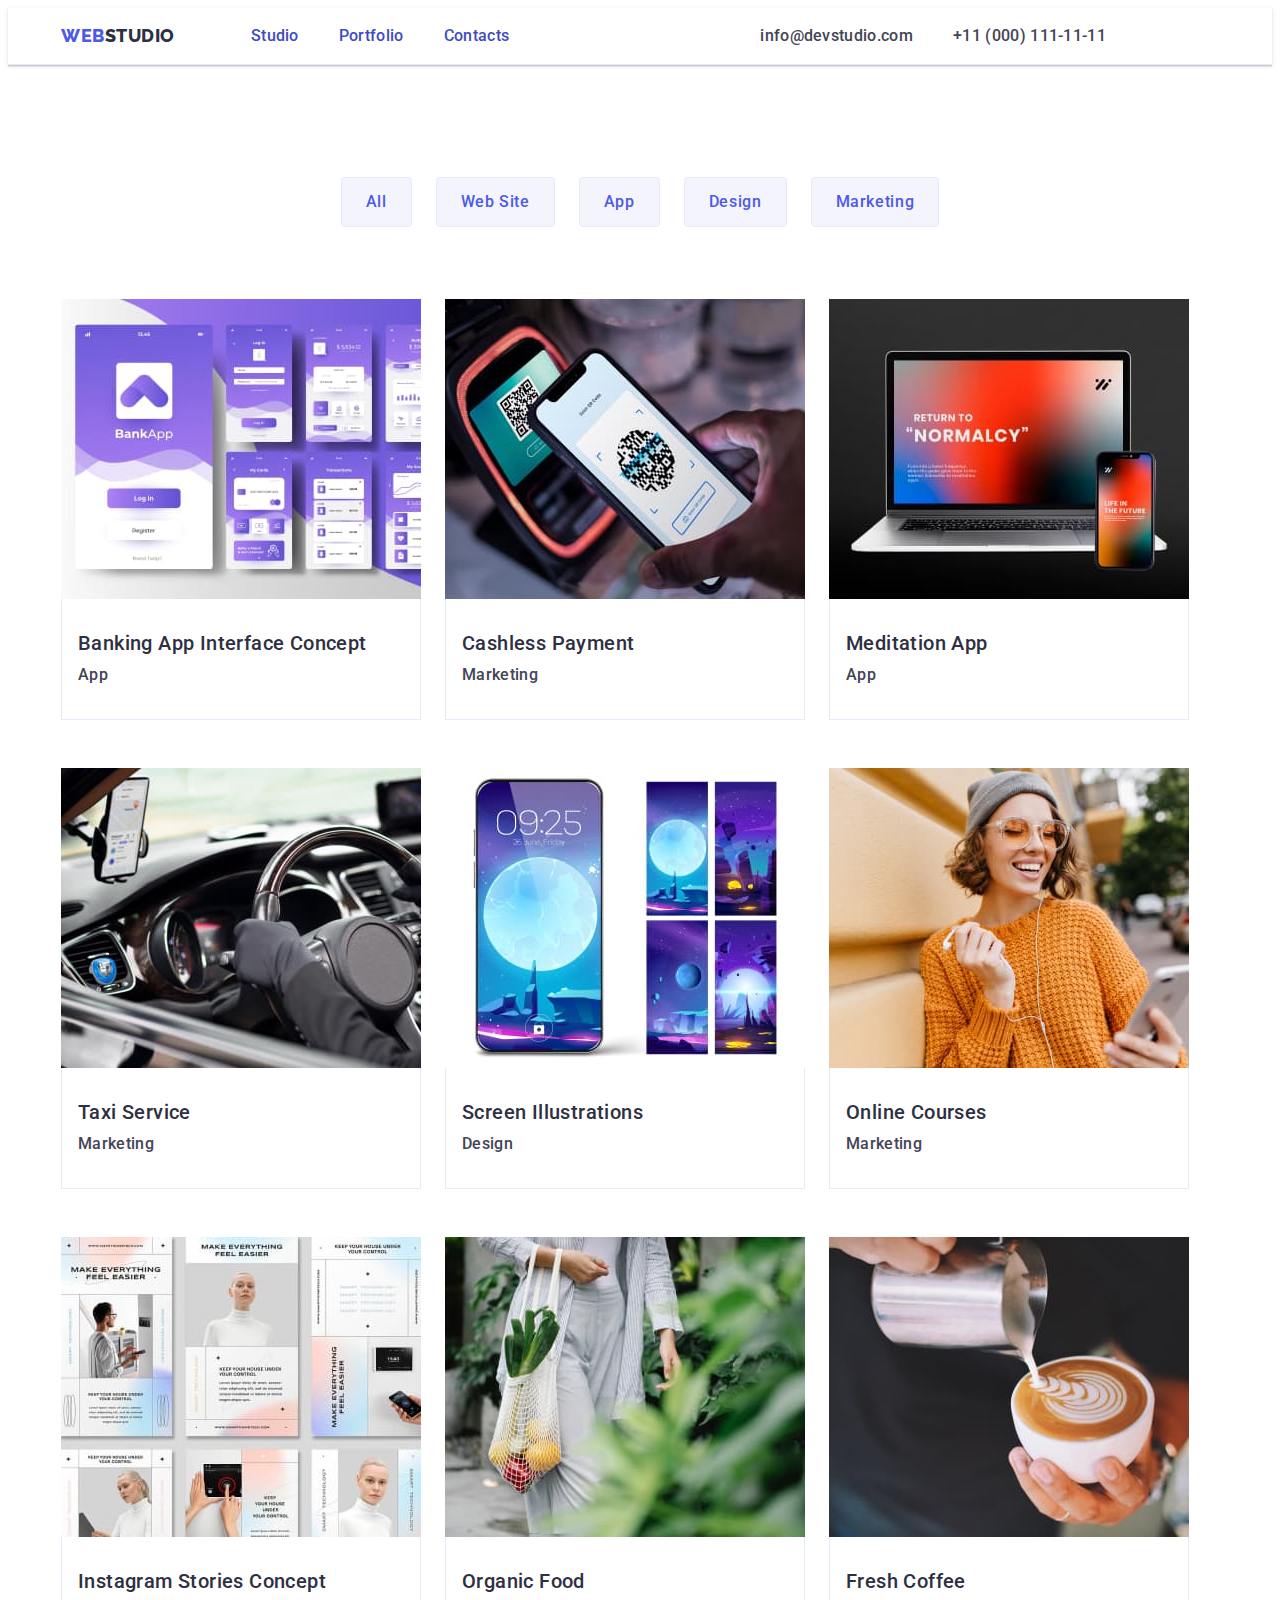
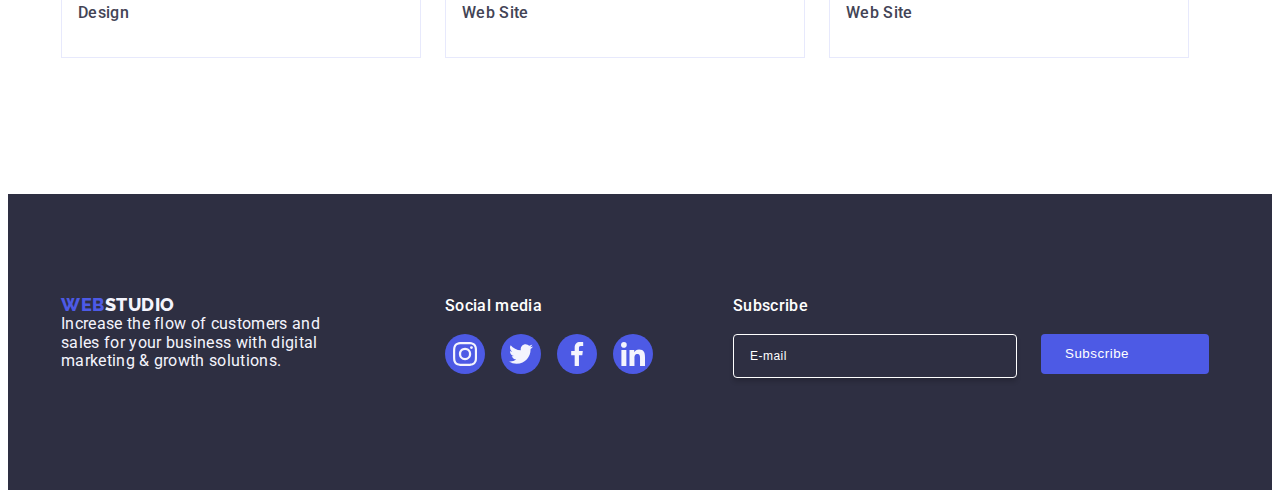
==== portfolio.html @ 1e952410 "Initial commit" ====
<!DOCTYPE html>
<html lang="en">
  <head>
    <meta charset="UTF-8" />
    <meta name="viewport" content="width=device-width, initial-scale=1.0" />
    <title>Portofolio</title>

    <link
      rel="stylesheet"
      href="https://cdnjs.cloudflare.com/ajax/libs/modern-normalize/2.0.0/modern-normalize.min.css"
      integrity="sha512-4xo8blKMVCiXpTaLzQSLSw3KFOVPWhm/TRtuPVc4WG6kUgjH6J03IBuG7JZPkcWMxJ5huwaBpOpnwYElP/m6wg=="
      crossorigin="anonymous"
      referrerpolicy="no-referrer"
    />
    <link rel="stylesheet" href="./css/styles.css" />
    <link rel="preconnect" href="https://fonts.googleapis.com" />
    <link rel="preconnect" href="https://fonts.gstatic.com" crossorigin />
    <link
      href="https://fonts.googleapis.com/css2?family=Raleway:wght@700&family=Roboto:wght@400;500;700;900&display=swap"
      rel="stylesheet"
    />
  </head>
  <body>
    <header class="header">
      <!-- Navigation -->
      <div class="header-div container">
        <nav class="nav">
          <a href="./index.html" class="logo-link link">
            Web<span class="logo-second-word">Studio</span></a
          >
          <ul class="list nav-menu">
            <li><a href="./index.html" class="nav-link link">Studio</a></li>
            <li>
              <a href="./portfolio.html" class="nav-link link">Portfolio</a>
            </li>
            <li><a href="" class="nav-link link">Contacts</a></li>
          </ul>
        </nav>
        <!-- Contact-Informations -->
        <address class="address list">
          <ul class="list address-list">
            <li>
              <a href="mailto:info@devstudio.com" class="phone-email link"
                >info@devstudio.com</a
              >
            </li>
            <li>
              <a href="tel:+110001111111" class="phone-email link"
                >+11 (000) 111-11-11</a
              >
            </li>
          </ul>
        </address>
      </div>
    </header>
    <main>
      <!-- Filter-Section -->
      <section class="filter-section">
        <div class="portfolio-section-div container">
          <h1 class="visually-hidden">nu poate fi gol</h1>
          <ul class="list buttons-list">
            <li>
              <button type="button" class="button">All</button>
            </li>
            <li>
              <button type="button" class="button">Web Site</button>
            </li>
            <li>
              <button type="button" class="button">App</button>
            </li>
            <li>
              <button type="button" class="button">Design</button>
            </li>
            <li>
              <button type="button" class="button">Marketing</button>
            </li>
          </ul>
          <ul class="list portfolio-list">
            <li class="portfolio-list-list">
              <a href="" class="link portfolio-link">
                <div class="transition-portfolio-div">
                  <img
                    src="./images/bankapp.jpg"
                    alt="bank aplication"
                    width="360"
                  />
                  <p class="transition-portfolio-paragraf">
                    14 Stylish and User-Friendly App Design Concepts · Task
                    Manager App · Calorie Tracker App · Exotic Fruit Ecommerce
                    App · Cloud Storage App
                  </p>
                </div>
                <div class="portfolio-link-div">
                  <h2 class="projects-name">Banking App Interface Concept</h2>
                  <p class="projects-description">App</p>
                </div>
              </a>
            </li>
            <li class="portfolio-list-list">
              <a href="" class="link portfolio-link">
                <div class="transition-portfolio-div">
                  <img
                    src="./images/phoneapp.jpg"
                    alt="phone aplication"
                    width="360"
                  />
                  <p class="transition-portfolio-paragraf">
                    14 Stylish and User-Friendly App Design Concepts · Task
                    Manager App · Calorie Tracker App · Exotic Fruit Ecommerce
                    App · Cloud Storage App
                  </p>
                </div>
                <div class="portfolio-link-div">
                  <h2 class="projects-name">Cashless Payment</h2>
                  <p class="projects-description">Marketing</p>
                </div>
              </a>
            </li>
            <li class="portfolio-list-list">
              <a href="" class="link portfolio-link">
                <div class="transition-portfolio-div">
                  <img
                    src="./images/computerapp.jpg"
                    alt="computer aplication"
                    width="360"
                  />
                  <p class="transition-portfolio-paragraf">
                    14 Stylish and User-Friendly App Design Concepts · Task
                    Manager App · Calorie Tracker App · Exotic Fruit Ecommerce
                    App · Cloud Storage App
                  </p>
                </div>
                <div class="portfolio-link-div">
                  <h2 class="projects-name">Meditation App</h2>
                  <p class="projects-description">App</p>
                </div>
              </a>
            </li>
            <li class="portfolio-list-list">
              <a href="" class="link portfolio-link">
                <div class="transition-portfolio-div">
                  <img src="./images/car.jpg" alt="inide the car" width="360" />
                  <p class="transition-portfolio-paragraf">
                    14 Stylish and User-Friendly App Design Concepts · Task
                    Manager App · Calorie Tracker App · Exotic Fruit Ecommerce
                    App · Cloud Storage App
                  </p>
                </div>
                <div class="portfolio-link-div">
                  <h2 class="projects-name">Taxi Service</h2>
                  <p class="projects-description">Marketing</p>
                </div>
              </a>
            </li>
            <li class="portfolio-list-list">
              <a href="" class="link portfolio-link">
                <div class="transition-portfolio-div">
                  <img
                    src="./images/phone-interface.jpg"
                    alt="phone interface"
                    width="360"
                  />
                  <p class="transition-portfolio-paragraf">
                    14 Stylish and User-Friendly App Design Concepts · Task
                    Manager App · Calorie Tracker App · Exotic Fruit Ecommerce
                    App · Cloud Storage App
                  </p>
                </div>
                <div class="portfolio-link-div">
                  <h2 class="projects-name">Screen Illustrations</h2>
                  <p class="projects-description">Design</p>
                </div>
              </a>
            </li>
            <li class="portfolio-list-list">
              <a href="" class="link portfolio-link">
                <div class="transition-portfolio-div">
                  <img src="./images/person.jpg" alt="persoana" width="360" />
                  <p class="transition-portfolio-paragraf">
                    14 Stylish and User-Friendly App Design Concepts · Task
                    Manager App · Calorie Tracker App · Exotic Fruit Ecommerce
                    App · Cloud Storage App
                  </p>
                </div>
                <div class="portfolio-link-div">
                  <h2 class="projects-name">Online Courses</h2>
                  <p class="projects-description">Marketing</p>
                </div>
              </a>
            </li>
            <li class="portfolio-list-list">
              <a href="" class="link portfolio-link">
                <div class="transition-portfolio-div">
                  <img
                    src="./images/app-showcase.jpg"
                    alt="aplication interface"
                    width="360"
                  />
                  <p class="transition-portfolio-paragraf">
                    14 Stylish and User-Friendly App Design Concepts · Task
                    Manager App · Calorie Tracker App · Exotic Fruit Ecommerce
                    App · Cloud Storage App
                  </p>
                </div>
                <div class="portfolio-link-div">
                  <h2 class="projects-name">Instagram Stories Concept</h2>
                  <p class="projects-description">Design</p>
                </div>
              </a>
            </li>
            <li class="portfolio-list-list">
              <a href="" class="link portfolio-link">
                <div class="transition-portfolio-div">
                  <img
                    src="./images/groceries.jpg"
                    alt="groceries"
                    width="360"
                  />
                  <p class="transition-portfolio-paragraf">
                    14 Stylish and User-Friendly App Design Concepts · Task
                    Manager App · Calorie Tracker App · Exotic Fruit Ecommerce
                    App · Cloud Storage App
                  </p>
                </div>
                <div class="portfolio-link-div">
                  <h2 class="projects-name">Organic Food</h2>
                  <p class="projects-description">Web Site</p>
                </div>
              </a>
            </li>
            <li class="portfolio-list-list">
              <a href="" class="link portfolio-link">
                <div class="transition-portfolio-div">
                  <img src="./images/coffe.jpg" alt="coffe" width="360" />
                  <p class="transition-portfolio-paragraf">
                    14 Stylish and User-Friendly App Design Concepts · Task
                    Manager App · Calorie Tracker App · Exotic Fruit Ecommerce
                    App · Cloud Storage App
                  </p>
                </div>
                <div class="portfolio-link-div">
                  <h2 class="projects-name">Fresh Coffee</h2>
                  <p class="projects-description">Web Site</p>
                </div>
              </a>
            </li>
          </ul>
        </div>
      </section>
    </main>
    <footer class="foooter-bg">
      <!-- Logo-Footer -->
      <div class="footer-div container">
        <div class="footer-div-logo">
          <a href="./index.html" class="logo-link link">
            Web<span class="logo-second-word-footer">Studio</span></a
          >
          <p class="footer-text-portfolio">
            Increase the flow of customers and sales for your business with
            digital marketing & growth solutions.
          </p>
          <address></address>
        </div>
        <div class="social-media-div">
          <p class="social-media-text">Social media</p>
          <ul class="list footer-ul-list-svg">
            <li class="footer-list-svg">
              <a href="" class="footer-link-svg">
                <svg width="24" height="24" class="footer-svg">
                  <use href="./images/icons.svg#icon-instagram-2"></use>
                </svg>
              </a>
            </li>
            <li class="footer-list-svg">
              <a href="" class="footer-link-svg">
                <svg width="24" height="24" class="footer-svg">
                  <use href="./images/icons.svg#icon-twitter-1"></use>
                </svg>
              </a>
            </li>
            <li class="footer-list-svg">
              <a href="" class="footer-link-svg">
                <svg width="24" height="24" class="footer-svg">
                  <use href="./images/icons.svg#icon-facebook-1"></use>
                </svg>
              </a>
            </li>
            <li class="footer-list-svg">
              <a href="" class="footer-link-svg">
                <svg width="24" height="24" class="footer-svg">
                  <use href="./images/icons.svg#icon-linkedin-1"></use>
                </svg>
              </a>
            </li>
          </ul>
        </div>
        <div class="footer-subscribe">
          <p class="footer-subscribe-p">Subscribe</p>
          <form name="mailsub" class="footer-form">
            <label class="footer-label">
              <input
                name="subscription"
                type="email"
                placeholder="E-mail"
                class="footer-form-input"
              />
            </label>
            <button type="submit" class="subscribe-button">
              Subscribe
              <svg width="24" height="24" class="subscribe-svg">
                <use
                  href="./images/icons.svg#linkedin-1"
                  class="subscribe-svg-svg"
                ></use>
              </svg>
            </button>
          </form>
        </div>
      </div>
    </footer>
  </body>
</html>
---- css/styles.css ----
:root {
  --main-color-white: white;
  --text-color-navy: #2e2f42;
  --text-color-slate: #434455;
  --text-color-cloud: #f4f4fd;
  --text-color-logo: #4d5ae5;
  --background-color: #2e2f42;
  --button-hover-color: #404bbf;
  --logo-font-family: "Raleway", sans-serif;
  --text-font-family: "Roboto", sans-serif;
}

body {
  font-family: var(--text-font-family);
  background-color: var(--main-color-white);
  color: var(--text-color-slate);
}

ul {
  padding: 0;
}
p {
  margin: 0;
}

h2 {
  margin: 0;
}

/* button {
  margin: 0;
} */

.link {
  text-decoration: none;
  font-weight: 500;
  line-height: 1.5;
  letter-spacing: 0.02em;
  color: var(--list-color);
}

.link:hover {
  color: #404bbf;
}
.link:focus {
  color: #404bbf;
}

.list {
  list-style: none;
}

img {
  display: block;
}

.container {
  width: 1158px;
  margin: 0 auto;
  padding: 0 15px;
}

.header {
  border-bottom: 1px solid #e7e9fc;
  box-shadow: 0px 2px 1px rgba(46, 47, 66, 0.08),
    0px 1px 1px rgba(46, 47, 66, 0.16), 0px 1px 6px rgba(46, 47, 66, 0.08);
}

.header-div {
  display: flex;
  width: 1158px;
  margin: 0 auto;
  padding: 0 15px;
}

.nav {
  display: flex;
  align-items: center;
}

.nav-link {
  color: var(--text-color-navy);
  font-size: 16px;
  font-weight: 500;
  line-height: 150%;
  letter-spacing: 0.32px;
  padding: 24px 0;
  transition: color 250ms cubic-bezier(0.4, 0, 0.2, 1);
  position: relative;
  color: #404bbf;
}

.nav-link::after {
  position: absolute;
  content: "";
  left: 0;
  bottom: -1px;
  height: 4px;
  background-color: #404bbf;
  border-radius: 2px;
  transition: color 250ms cubic-bezier(0.4, 0, 0.2, 1);
}

.nav-link:hover .nav-link:focus {
  color: var(--button-hover-color);
}

.nav-menu {
  display: flex;
  gap: 40px;
}

.logo-link {
  color: var(--text-color-logo);
  font-family: var(--logo-font-family);
  font-size: 18px;
  font-weight: 800;
  line-height: 1.17;
  letter-spacing: 0.54px;
  text-transform: uppercase;
  margin-right: 76px;
  display: inline-block;
  /* Modificat din tema 3 */
  /* margin-bottom: 16px; */
}

.logo-second-word {
  color: var(--text-color-navy);
}

.address {
  color: var(--text-color-slate);
  font-size: 16px;
  font-style: normal;
  line-height: 150%;
  letter-spacing: 0.32px;
}

.address-list {
  display: flex;
  gap: 40px;
  /* adaugat in tema 4 */
  padding-left: 251px;
}

.address:hover .address:focus {
  color: var(--text-color-cloud);
}

.hero-page {
  background-color: var(--text-color-navy);
  padding: 188px 0;
  background-image: linear-gradient(
      rgba(46, 47, 66, 0.7),
      rgba(46, 47, 66, 0.7)
    ),
    url(../images/background-hero.jpg);
  max-width: 1440px;
  background-repeat: no-repeat;
  background-position: center;
  background-size: cover;
}

.page-title {
  color: var(--main-color-white);
  text-align: center;
  font-size: 56px;
  font-weight: 700;
  line-height: 107.143%;
  letter-spacing: 1.12px;
  max-width: 496px;
  /* adaugat in tema 4 */
  margin: auto;
}

.order-button {
  background-color: #4d5ae5;
  font-family: "Roboto", sans-serif;
  font-weight: 500;
  font-size: 16px;
  line-height: 1.5;
  letter-spacing: 0.04em;
  color: #ffffff;
  cursor: pointer;
  display: block;
  min-width: 169px;
  height: 56px;
  border: none;
  border-radius: 4px;
  /* adaugat in tema 4 */
  margin: auto;
  transition: background-color 250ms cubic-bezier(0.4, 0, 0.2, 1);
}

.order-button:hover {
  background-color: #404bbf;
}
.order-button:focus {
  background-color: #404bbf;
}

.button {
  font-family: "Roboto", sans-serif;
  font-weight: 500;
  font-size: 16px;
  line-height: 1.5;
  letter-spacing: 0.04em;
  color: #4d5ae5;
  background-color: #f4f4fd;

  cursor: pointer;
  padding: 12px 24px;
  border: 1px solid #e7e9fc;
  border-radius: 4px;
  transition: color 250ms cubic-bezier(0.4, 0, 0.2, 1),
    background-color 250ms cubic-bezier(0.4, 0, 0.2, 1),
    border-color 250ms cubic-bezier(0.4, 0, 0.2, 1),
    box-shadow 250ms cubic-bezier(0.4, 0, 0.2, 1);
}

.button:hover {
  background-color: #404bbf;
  color: #ffffffff;
  border: 1px solid transparent;
  box-shadow: 0px 3px 1px rgba(0, 0, 0, 0.1), 0px 2px 1px rgba(0, 0, 0, 0.08),
    0px 2px 2px rgba(0, 0, 0, 0.12);
}
.button:focus {
  background-color: #404bbf;
  color: #ffffffff;
  border: 1px solid transparent;
  box-shadow: 0px 3px 1px rgba(0, 0, 0, 0.1), 0px 2px 1px rgba(0, 0, 0, 0.08),
    0px 2px 2px rgba(0, 0, 0, 0.12);
}

.portfolio-list {
  display: flex;
  flex-wrap: wrap;
  column-gap: 24px;
  row-gap: 48px;
}

.portfolio-link {
  width: calc((100%-48px) / 3);
  display: block;
  transition: box-shadow 250ms cubic-bezier(0.4, 0, 0.2, 1);
}

.portfolio-link:hover {
  box-shadow: 0px 1px 6px rgba(46, 47, 66, 0.08),
    0px 1px 1px rgba(46, 47, 66, 0.16), 0px 2px 1px rgba(46, 47, 66, 0.08);
}

.portfolio-link:focus {
  box-shadow: 0px 1px 6px rgba(46, 47, 66, 0.08),
    0px 1px 1px rgba(46, 47, 66, 0.16), 0px 2px 1px rgba(46, 47, 66, 0.08);
}

.portfolio-link:hover .transition-portfolio-paragraf {
  transform: translateY(0%);
}

.portfolio-link:focus .transition-portfolio-paragraf {
  transform: translateY(0%);
}

.transition-portfolio-div {
  position: relative;
  overflow: hidden;
}

.transition-portfolio-paragraf {
  position: absolute;
  top: 0;
  font-size: 16px;
  line-height: 1.5;
  letter-spacing: 0.02em;
  color: var(--text-color-cloud);
  padding: 40px 32px;
  background-color: #4d5ae5;
  height: 100%;
  width: 100%;
  transform: translateY(100%);
  transition: transform 250ms cubic-bezier(0.4, 0, 0.2, 1);
}

.portfolio-link-div {
  padding: 32px 16px;
  border: 1px solid #e7e9fc;
  border-top: none;
}

.section-one-icons {
  display: flex;
  justify-content: center;
  align-items: center;
  width: 264px;
  height: 112px;
  border-radius: 4px;
  background: #f4f4fd;
  margin-bottom: 8px;
}

.section-one-svg {
  width: 64px;
  height: 64px;
}

.section-one {
  padding: 120px 0;
}

.visually-hidden {
  position: absolute;
  width: 1px;
  height: 1px;
  margin: -1px;
  border: 0;
  padding: 0;

  white-space: nowrap;
  clip-path: inset(100%);
  clip: rect(0 0 0 0);
  overflow: hidden;
}

/* .section-one-div {
} */

.section-one-list {
  display: flex;
  gap: 24px;
}

.section-one-list-child {
  width: 100%;
  min-width: 264px;
}

.feature-title {
  font-size: 20px;
  font-weight: 500;
  line-height: 120%;
  letter-spacing: 0.4px;
  color: var(--text-color-navy);
  margin-bottom: 8px;
}

.feature-content-section-two {
  font-size: 16px;
  line-height: 150%;
  letter-spacing: 0.32px;
  color: var(--text-color-slate);
}

.feature-content {
  font-size: 16px;
  line-height: 150%;
  letter-spacing: 0.32px;
  color: var(--text-color-slate);
  text-align: center;
}

.section-two {
  padding-bottom: 120px;
}

.what-we-do-title {
  font-size: 36px;
  font-weight: 700;
  line-height: 111.111%;
  letter-spacing: 0.72px;
  text-align: center;
  text-transform: capitalize;
  color: var(--text-color-navy);
  margin-bottom: 72px;
}

.section-two-list {
  display: flex;
  gap: 24px;
}

.section-two-images {
  min-width: 264;
}

.section-three {
  background-color: var(--text-color-cloud);
  padding: 120px 0;
}

.our-team {
  font-size: 36px;
  font-weight: 700;
  line-height: 111.111%;
  letter-spacing: 0.72px;
  text-align: center;
  text-transform: capitalize;
  color: var(--text-color-navy);
  margin-bottom: 72px;
}

.section-three-list {
  display: flex;
  gap: 24px;
}

/* .section-three-images {
  width: calc((100%-72px) / 4);
  border-radius: 0px 0px 4px 4px;
} */

.section-three-div-names {
  padding: 32px 0;
  display: flex;
  width: 264px;
  flex-direction: column;
  justify-content: center;
  align-items: center;
  gap: 8px;
}

.names {
  font-size: 20px;
  font-weight: 500;
  line-height: 120%;
  letter-spacing: 0.4px;
  color: var(--text-color-navy);
  text-align: center;
  margin-bottom: 8px;
}

.specialization {
  font-size: 16px;
  line-height: 1.5;
  letter-spacing: 0.02em;
  color: var(--text-color-slate);
  text-align: center;
}

.section-three-ul-list-svg {
  display: flex;
  justify-content: center;
  gap: 24px;
}

.section-three-list-svg {
  width: 40px;
  height: 40px;
}

.section-three-link-svg {
  height: 100%;
  width: 100%;
  background-color: #4d5ae5;
  border-radius: 50%;
  display: flex;
  align-items: center;
  justify-content: center;
  transition: background-color 250ms cubic-bezier(0.4, 0, 0.2, 1);
}

.section-three-link-svg:hover {
  background-color: #404bbf;
}

.section-three-link-svg:focus {
  background-color: #404bbf;
}

.section-three-svg {
  fill: #f4f4fd;
  width: 16px;
  height: 16px;
}

.list-employees {
  background-color: var(--main-color-white);
  width: calc((100%-72px) / 4);
  border-radius: 0px 0px 4px 4px;
  box-shadow: 0px 2px 1px 0px rgba(46, 47, 66, 0.08),
    0px 1px 1px 0px rgba(46, 47, 66, 0.16),
    0px 1px 6px 0px rgba(46, 47, 66, 0.08);
}

.section-five {
  padding-top: 120px;
  padding-bottom: 120px;
}

.section-five-title {
  color: #2e2f42;
  text-align: center;

  margin-bottom: 72px;
  font-family: var(--text-font-family);
  font-size: 36px;
  font-style: normal;
  font-weight: 700;
  line-height: 111.111%;
  letter-spacing: 0.72px;
  text-transform: capitalize;
}

.section-five-ul-list {
  display: flex;
  gap: 24px;
}

.section-five-list {
  width: 168px;
  height: 88px;
}

.section-five-link {
  width: 100%;
  height: 100%;
  border-radius: 4px;
  border: 1px solid #8e8f99;
  display: flex;
  align-items: center;
  justify-content: center;
  color: #8e8f99;
  transition: border-color 250ms cubic-bezier(0.4, 0, 0.2, 1),
    color 250ms cubic-bezier(0.4, 0, 0.2, 1);
}

.section-five-link:hover {
  border-color: #404bbf;
  color: #404bbf;
}

.section-five-link:focus {
  border-color: #404bbf;
  color: #404bbf;
}

.section-five-svg {
  width: 104px;
  height: 56px;
  fill: currentColor;
}

.foooter-bg {
  background-color: var(--background-color);
  padding: 100px 0;
}

.footer-div {
  display: flex;
  align-items: baseline;
}

.footer-div-logo {
  margin-right: 120px;
}
.footer-text {
  font-size: 16px;
  line-height: 1.5;
  letter-spacing: 0.32px;
  color: var(--text-color-cloud);
  max-width: 264px;
}

.social-media-text {
  margin-bottom: 16px;
  font-family: Roboto;
  font-size: 16px;
  font-style: normal;
  font-weight: 500;
  line-height: 1.5;
  letter-spacing: 0.02em;
  color: #ffffffff;
}

.footer-ul-list-svg {
  display: flex;
  justify-content: center;
  gap: 16px;
}

.footer-list-svg {
  width: 40px;
  height: 40px;
}

.footer-link-svg {
  width: 100%;
  height: 100%;
  background-color: #4d5ae5;
  border-radius: 50%;
  display: flex;
  align-items: center;
  justify-content: center;
  transition: background-color 250ms cubic-bezier(0.4, 0, 0.2, 1);
}

.footer-link-svg:hover {
  background-color: #31d0aa;
}

.footer-link-svg:focus {
  background-color: #31d0aa;
}

.footer-svg {
  fill: #f4f4fd;
  width: 24px;
  height: 24px;
}

.footer-text-portfolio {
  font-size: 16px;
  line-height: 1.17;
  letter-spacing: 0.32px;
  color: var(--text-color-cloud);
  max-width: 264px;
}

.logo-second-word-footer {
  color: var(--text-color-cloud);
}

.filter-section {
  padding-top: 96px;
  padding-bottom: 120px;
}

.buttons-list {
  display: flex;
  justify-content: center;
  gap: 24px;
  margin-bottom: 72px;
}

.button-filter {
  font-family: var(--text-font-family);
  color: #4d5ae5;
  font-size: 16px;
  font-weight: 500;
  line-height: 150%;
  letter-spacing: 0.64px;
  background-color: var(--text-color-cloud);
  cursor: pointer;
}

.button-filter:hover .button-filter:focus {
  color: #ffffffff;
  background-color: #404bbf;
}

.projects-name {
  color: var(--text-color-navy);
  font-weight: 500;
  font-size: 20px;
  line-height: 1.2;
  letter-spacing: 0.02em;
  margin-bottom: 8px;
}

.projects-description {
  color: var(--text-color-slate);
  font-size: 16px;
  line-height: 1.5;
  letter-spacing: 0.02em;
}

.phone-email {
  color: var(--text-color-slate);
  line-height: 1.5;
  letter-spacing: 0.02em;
  transition: color 250ms cubic-bezier(0.4, 0, 0.2, 1);
}

.phone-email:hover .phone-email:focus {
  background-color: var(--button-hover-color);
}

.modal-div {
  position: fixed;
  top: 0;
  left: 0;
  width: 100%;
  height: 100%;
  background-color: rgba(46, 47, 66, 0.4);
  transition: opacity 250ms cubic-bezier(0.4, 0, 0.2, 1),
    visibility 250ms cubic-bezier(0.4, 0, 0.2, 1);
}

.is-hidden {
  opacity: 0;
  visibility: hidden;
  pointer-events: none;
}

.modal-container {
  position: absolute;
  top: 50%;
  left: 50%;
  transform: translate(-50%, -50%) scale(1);
  width: 408px;
  min-height: 584px;
  background: #fcfcfc;
  border-radius: 4px;
  transition: transform 250ms cubic-bezier(0.4, 0, 0.2, 1);
  box-shadow: 0px 2px 1px 0px rgba(0, 0, 0, 0.2),
    0px 1px 3px 0px rgba(0, 0, 0, 0.12), 0px 1px 1px 0px rgba(0, 0, 0, 0.14);
  padding: 72px 24px 24px 24px;
}

.modal-button {
  border: 1px solid rgba(0, 0, 0, 0.1);
  position: absolute;
  top: 24px;
  right: 24px;
  width: 24px;
  height: 24px;
  border-radius: 50%;
  display: flex;
  align-items: center;
  justify-content: center;
  background-color: #e7e9fc;
  padding: 0;
  cursor: pointer;
  transition: background-color 250ms cubic-bezier(0.4, 0, 0.2, 1),
    border 250ms cubic-bezier(0.4, 0, 0.2, 1);
}

.modal-button:hover {
  background-color: #404bbf;
  border: none;
  fill: #ffffff;
}

.modal-button:focus {
  background-color: #404bbf;
  border: none;
  fill: #ffffff;
}

.modal-svg {
  transition: fill 250ms cubic-bezier(0.4, 0, 0.2, 1);
}

.modal-p {
  color: #2e2f42;
  text-align: center;
  font-family: Roboto;
  font-size: 16px;
  font-style: normal;
  font-weight: 500;
  line-height: 150%;
  letter-spacing: 0.32px;
  margin-bottom: 16px;
}

.modal-div-name {
  margin-bottom: 8px;
}

.modal-label-name {
  font-size: 12px;
  line-height: 1.17;
  letter-spacing: 0.04em;
  color: #8e8f99;
  display: block;
  margin-bottom: 4px;
}

.modal-label-div {
  position: relative;
}

.modal-input-name {
  width: 100%;
  height: 40px;
  border: 1px solid rgba(46, 47, 66, 0.4);
  border-radius: 4px;
  background-color: transparent;
  padding-left: 38px;
  outline: transparent;
  transition: border-color 250ms cubic-bezier(0.4, 0, 0.2, 1);
}

.modal-input-name:focus {
  border-color: #4d5ae5;
}

.modal-input-name-svg {
  position: absolute;
  left: 16px;
  top: 50%;
  transform: translateY(-50%);
  transition: fill 250ms cubic-bezier(0.4, 0, 0.2, 1);
}

.modal-input-name:focus + .modal-input-name-svg {
  fill: #4d5ae5;
}

.modal-div-textarea {
  margin-bottom: 16px;
}

.modal-textarea {
  transition: border-color 250ms cubic-bezier(0.4, 0, 0.2, 1);
  width: 100%;
  height: 120px;
  font-size: 12px;
  line-height: 1.17;
  letter-spacing: 0.04em;
  color: rgba(46, 47, 66, 0.4);
  border: 1px solid rgba(46, 47, 66, 0.4);
  border-radius: 4px;
  background-color: transparent;
  padding: 8px 16px;
  outline: transparent;
  resize: none;
}

.modal-textarea:focus {
  border-color: #4d5ae5;
}

.modal-div-checkbox {
  margin-bottom: 24px;
}

.modal-label-checkbox {
  display: block;
  font-size: 12px;
  line-height: 1.17;
  letter-spacing: 0.04em;
  color: #8e8f99;
}

.checkbox-span {
  width: 16px;
  height: 16px;
  border: 1px solid rgba(46, 47, 66, 0.4);
  border-radius: 2px;
  display: inline-flex;
  align-items: center;
  justify-content: center;
  fill: transparent;
  transition: background-color 250ms cubic-bezier(0.4, 0, 0.2, 1),
    border 250ms cubic-bezier(0.4, 0, 0.2, 1),
    /* fill 250ms cubic-bezier(0.4, 0, 0.2, 1), */ fill 250ms
      cubic-bezier(0.4, 0, 0.2, 1);
}

.privacy-link {
  color: #4d5ae5;
}

.moadal-form-button {
  font-family: "Roboto", sans-serif;
  display: block;
  min-width: 169px;
  height: 56px;
  font-size: 16px;
  font-weight: 500;
  line-height: 1.5;
  letter-spacing: 0.04em;
  color: #ffffff;
  cursor: pointer;
  background-color: #4d5ae5;
  border: none;
  border-radius: 4px;
  transition: background-color 250ms cubic-bezier(0.4, 0, 0.2, 1);
}

.footer-subscribe {
  margin-left: 80px;
}

.footer-subscribe-p {
  color: #fff;
  font-family: Roboto;
  font-size: 16px;
  font-style: normal;
  font-weight: 500;
  line-height: 150%;
  letter-spacing: 0.32px;
  margin-bottom: 16px;
}

.footer-form {
  display: flex;
  gap: 24px;
}

.footer-form-input {
  width: 264px;
  height: 40px;
  background-color: transparent;
  border-radius: 4px;
  border: 1px solid #fff;
  box-shadow: 0px 4px 4px 0px rgba(0, 0, 0, 0.15);
  padding-left: 16px;
  font-size: 12px;
  line-height: 1.5;
  letter-spacing: 0.04em;
  color: #ffffff;
}

.subscribe-button {
  display: flex;
  background-color: #4d5ae5;
  color: #ffffff;
  display: inline-flex;
  padding: 8px 24px;
  justify-content: center;
  align-items: center;
  gap: 16px;
  min-width: 165px;
  height: 40px;
  cursor: pointer;
  font-weight: 500;
  line-height: 1.5;
  letter-spacing: 0.04em;
  border: none;
  border-radius: 4px;
}

.subscribe-button:hover,
.subscribe-button:focus {
  background-color: #404bbf;
}

.subscribe-svg {
  margin-left: 16px;
  fill: #ffffff;
}

::placeholder {
  color: #ffffff;
}

input:checked + .modal-label-checkbox span:first-child {
  background-color: #404bbf;
  border: none;
  fill: #f4f4fd;
}
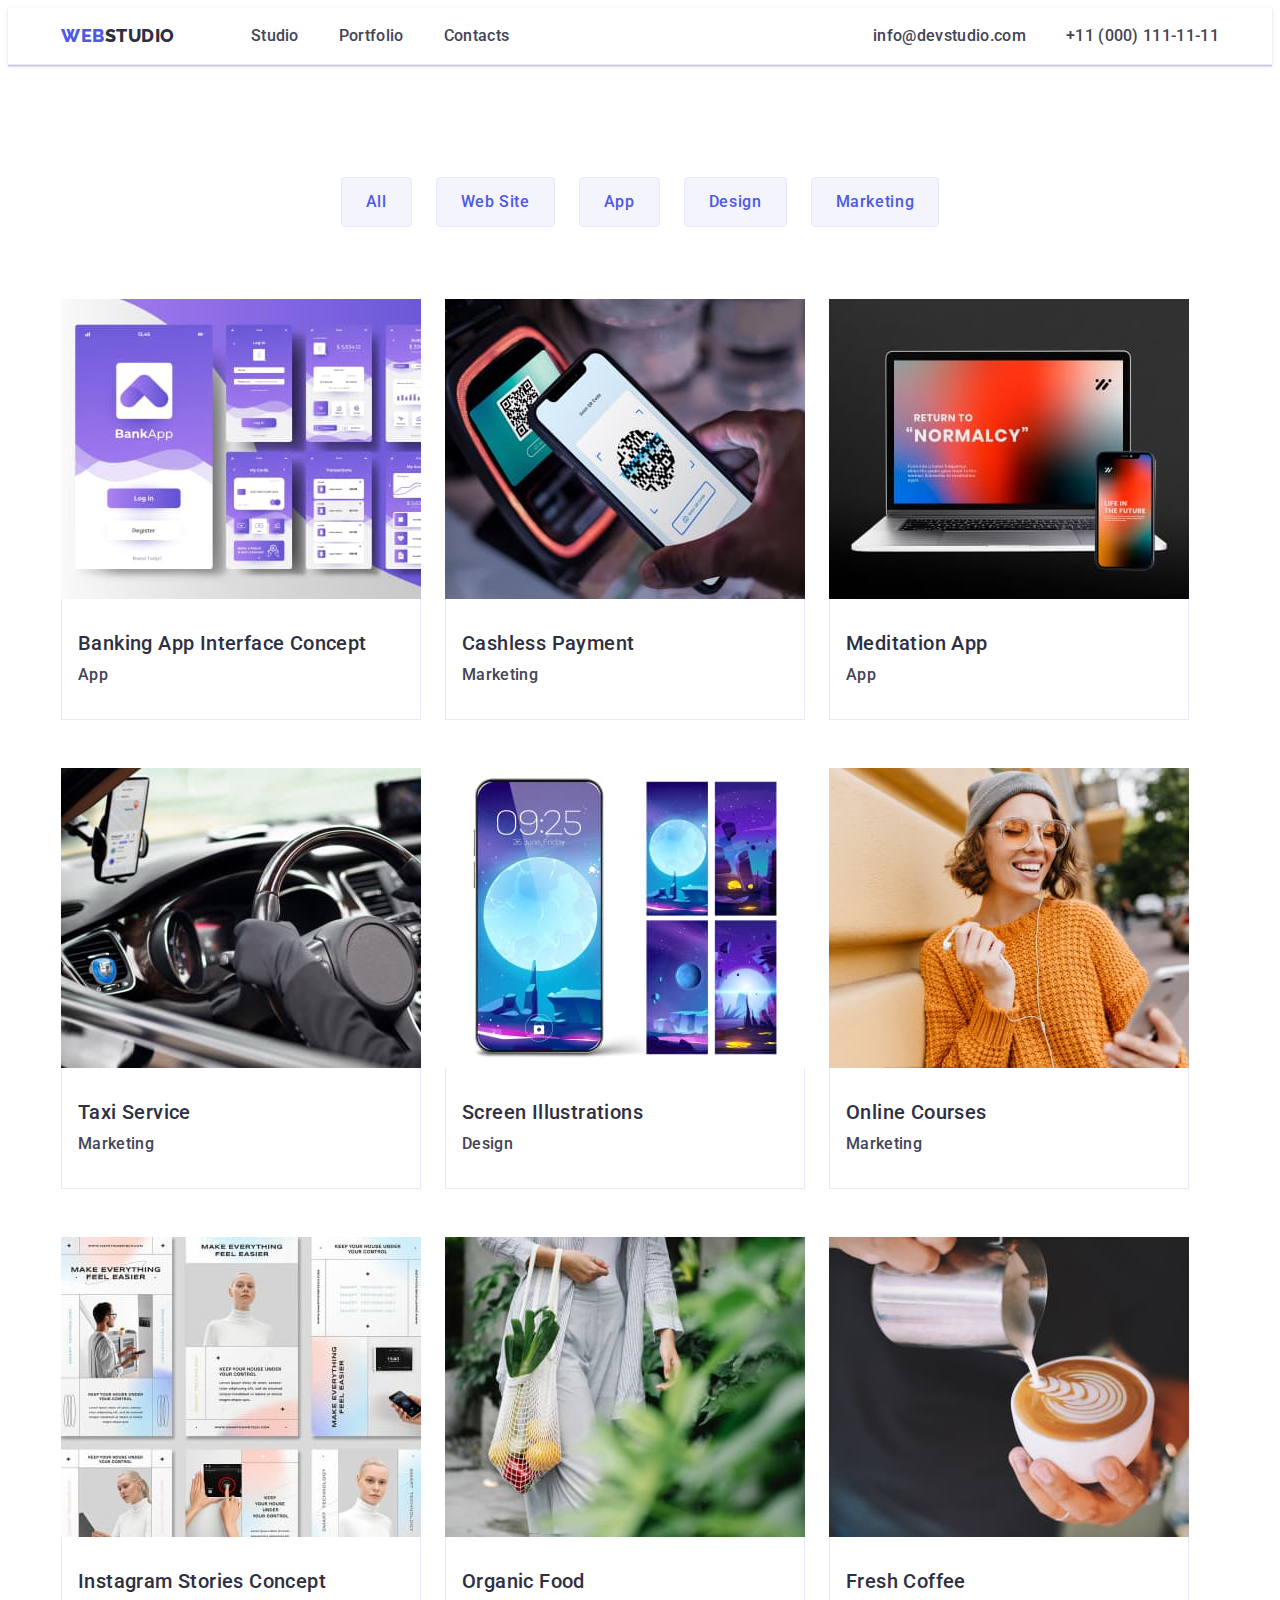
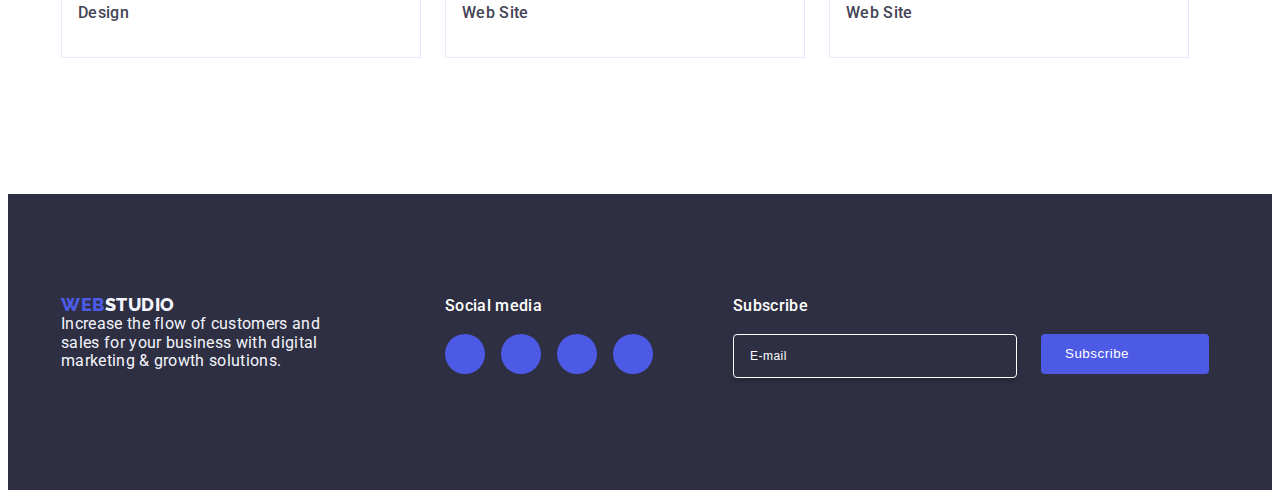
==== commit 56e214dd: "Initial commit" ====
--- a/portfolio.html
+++ b/portfolio.html
@@ -1,322 +1,281 @@
 <!DOCTYPE html>
 <html lang="en">
-  <head>
-    <meta charset="UTF-8" />
-    <meta name="viewport" content="width=device-width, initial-scale=1.0" />
-    <title>Portofolio</title>
-
-    <link
-      rel="stylesheet"
-      href="https://cdnjs.cloudflare.com/ajax/libs/modern-normalize/2.0.0/modern-normalize.min.css"
-      integrity="sha512-4xo8blKMVCiXpTaLzQSLSw3KFOVPWhm/TRtuPVc4WG6kUgjH6J03IBuG7JZPkcWMxJ5huwaBpOpnwYElP/m6wg=="
-      crossorigin="anonymous"
-      referrerpolicy="no-referrer"
-    />
-    <link rel="stylesheet" href="./css/styles.css" />
-    <link rel="preconnect" href="https://fonts.googleapis.com" />
-    <link rel="preconnect" href="https://fonts.gstatic.com" crossorigin />
-    <link
-      href="https://fonts.googleapis.com/css2?family=Raleway:wght@700&family=Roboto:wght@400;500;700;900&display=swap"
-      rel="stylesheet"
-    />
-  </head>
-  <body>
-    <header class="header">
-      <!-- Navigation -->
-      <div class="header-div container">
-        <nav class="nav">
-          <a href="./index.html" class="logo-link link">
-            Web<span class="logo-second-word">Studio</span></a
-          >
-          <ul class="list nav-menu">
-            <li><a href="./index.html" class="nav-link link">Studio</a></li>
-            <li>
-              <a href="./portfolio.html" class="nav-link link">Portfolio</a>
-            </li>
-            <li><a href="" class="nav-link link">Contacts</a></li>
-          </ul>
-        </nav>
-        <!-- Contact-Informations -->
-        <address class="address list">
-          <ul class="list address-list">
-            <li>
-              <a href="mailto:info@devstudio.com" class="phone-email link"
-                >info@devstudio.com</a
-              >
-            </li>
-            <li>
-              <a href="tel:+110001111111" class="phone-email link"
-                >+11 (000) 111-11-11</a
-              >
-            </li>
-          </ul>
-        </address>
-      </div>
-    </header>
-    <main>
-      <!-- Filter-Section -->
-      <section class="filter-section">
-        <div class="portfolio-section-div container">
-          <h1 class="visually-hidden">nu poate fi gol</h1>
-          <ul class="list buttons-list">
-            <li>
-              <button type="button" class="button">All</button>
-            </li>
-            <li>
-              <button type="button" class="button">Web Site</button>
-            </li>
-            <li>
-              <button type="button" class="button">App</button>
-            </li>
-            <li>
-              <button type="button" class="button">Design</button>
-            </li>
-            <li>
-              <button type="button" class="button">Marketing</button>
-            </li>
-          </ul>
-          <ul class="list portfolio-list">
-            <li class="portfolio-list-list">
-              <a href="" class="link portfolio-link">
-                <div class="transition-portfolio-div">
-                  <img
-                    src="./images/bankapp.jpg"
-                    alt="bank aplication"
-                    width="360"
-                  />
-                  <p class="transition-portfolio-paragraf">
-                    14 Stylish and User-Friendly App Design Concepts · Task
-                    Manager App · Calorie Tracker App · Exotic Fruit Ecommerce
-                    App · Cloud Storage App
-                  </p>
-                </div>
-                <div class="portfolio-link-div">
-                  <h2 class="projects-name">Banking App Interface Concept</h2>
-                  <p class="projects-description">App</p>
-                </div>
-              </a>
-            </li>
-            <li class="portfolio-list-list">
-              <a href="" class="link portfolio-link">
-                <div class="transition-portfolio-div">
-                  <img
-                    src="./images/phoneapp.jpg"
-                    alt="phone aplication"
-                    width="360"
-                  />
-                  <p class="transition-portfolio-paragraf">
-                    14 Stylish and User-Friendly App Design Concepts · Task
-                    Manager App · Calorie Tracker App · Exotic Fruit Ecommerce
-                    App · Cloud Storage App
-                  </p>
-                </div>
-                <div class="portfolio-link-div">
-                  <h2 class="projects-name">Cashless Payment</h2>
-                  <p class="projects-description">Marketing</p>
-                </div>
-              </a>
-            </li>
-            <li class="portfolio-list-list">
-              <a href="" class="link portfolio-link">
-                <div class="transition-portfolio-div">
-                  <img
-                    src="./images/computerapp.jpg"
-                    alt="computer aplication"
-                    width="360"
-                  />
-                  <p class="transition-portfolio-paragraf">
-                    14 Stylish and User-Friendly App Design Concepts · Task
-                    Manager App · Calorie Tracker App · Exotic Fruit Ecommerce
-                    App · Cloud Storage App
-                  </p>
-                </div>
-                <div class="portfolio-link-div">
-                  <h2 class="projects-name">Meditation App</h2>
-                  <p class="projects-description">App</p>
-                </div>
-              </a>
-            </li>
-            <li class="portfolio-list-list">
-              <a href="" class="link portfolio-link">
-                <div class="transition-portfolio-div">
-                  <img src="./images/car.jpg" alt="inide the car" width="360" />
-                  <p class="transition-portfolio-paragraf">
-                    14 Stylish and User-Friendly App Design Concepts · Task
-                    Manager App · Calorie Tracker App · Exotic Fruit Ecommerce
-                    App · Cloud Storage App
-                  </p>
-                </div>
-                <div class="portfolio-link-div">
-                  <h2 class="projects-name">Taxi Service</h2>
-                  <p class="projects-description">Marketing</p>
-                </div>
-              </a>
-            </li>
-            <li class="portfolio-list-list">
-              <a href="" class="link portfolio-link">
-                <div class="transition-portfolio-div">
-                  <img
-                    src="./images/phone-interface.jpg"
-                    alt="phone interface"
-                    width="360"
-                  />
-                  <p class="transition-portfolio-paragraf">
-                    14 Stylish and User-Friendly App Design Concepts · Task
-                    Manager App · Calorie Tracker App · Exotic Fruit Ecommerce
-                    App · Cloud Storage App
-                  </p>
-                </div>
-                <div class="portfolio-link-div">
-                  <h2 class="projects-name">Screen Illustrations</h2>
-                  <p class="projects-description">Design</p>
-                </div>
-              </a>
-            </li>
-            <li class="portfolio-list-list">
-              <a href="" class="link portfolio-link">
-                <div class="transition-portfolio-div">
-                  <img src="./images/person.jpg" alt="persoana" width="360" />
-                  <p class="transition-portfolio-paragraf">
-                    14 Stylish and User-Friendly App Design Concepts · Task
-                    Manager App · Calorie Tracker App · Exotic Fruit Ecommerce
-                    App · Cloud Storage App
-                  </p>
-                </div>
-                <div class="portfolio-link-div">
-                  <h2 class="projects-name">Online Courses</h2>
-                  <p class="projects-description">Marketing</p>
-                </div>
-              </a>
-            </li>
-            <li class="portfolio-list-list">
-              <a href="" class="link portfolio-link">
-                <div class="transition-portfolio-div">
-                  <img
-                    src="./images/app-showcase.jpg"
-                    alt="aplication interface"
-                    width="360"
-                  />
-                  <p class="transition-portfolio-paragraf">
-                    14 Stylish and User-Friendly App Design Concepts · Task
-                    Manager App · Calorie Tracker App · Exotic Fruit Ecommerce
-                    App · Cloud Storage App
-                  </p>
-                </div>
-                <div class="portfolio-link-div">
-                  <h2 class="projects-name">Instagram Stories Concept</h2>
-                  <p class="projects-description">Design</p>
-                </div>
-              </a>
-            </li>
-            <li class="portfolio-list-list">
-              <a href="" class="link portfolio-link">
-                <div class="transition-portfolio-div">
-                  <img
-                    src="./images/groceries.jpg"
-                    alt="groceries"
-                    width="360"
-                  />
-                  <p class="transition-portfolio-paragraf">
-                    14 Stylish and User-Friendly App Design Concepts · Task
-                    Manager App · Calorie Tracker App · Exotic Fruit Ecommerce
-                    App · Cloud Storage App
-                  </p>
-                </div>
-                <div class="portfolio-link-div">
-                  <h2 class="projects-name">Organic Food</h2>
-                  <p class="projects-description">Web Site</p>
-                </div>
-              </a>
-            </li>
-            <li class="portfolio-list-list">
-              <a href="" class="link portfolio-link">
-                <div class="transition-portfolio-div">
-                  <img src="./images/coffe.jpg" alt="coffe" width="360" />
-                  <p class="transition-portfolio-paragraf">
-                    14 Stylish and User-Friendly App Design Concepts · Task
-                    Manager App · Calorie Tracker App · Exotic Fruit Ecommerce
-                    App · Cloud Storage App
-                  </p>
-                </div>
-                <div class="portfolio-link-div">
-                  <h2 class="projects-name">Fresh Coffee</h2>
-                  <p class="projects-description">Web Site</p>
-                </div>
-              </a>
-            </li>
-          </ul>
-        </div>
-      </section>
-    </main>
-    <footer class="foooter-bg">
-      <!-- Logo-Footer -->
-      <div class="footer-div container">
-        <div class="footer-div-logo">
-          <a href="./index.html" class="logo-link link">
-            Web<span class="logo-second-word-footer">Studio</span></a
-          >
-          <p class="footer-text-portfolio">
-            Increase the flow of customers and sales for your business with
-            digital marketing & growth solutions.
-          </p>
-          <address></address>
-        </div>
-        <div class="social-media-div">
-          <p class="social-media-text">Social media</p>
-          <ul class="list footer-ul-list-svg">
-            <li class="footer-list-svg">
-              <a href="" class="footer-link-svg">
-                <svg width="24" height="24" class="footer-svg">
-                  <use href="./images/icons.svg#icon-instagram-2"></use>
-                </svg>
-              </a>
-            </li>
-            <li class="footer-list-svg">
-              <a href="" class="footer-link-svg">
-                <svg width="24" height="24" class="footer-svg">
-                  <use href="./images/icons.svg#icon-twitter-1"></use>
-                </svg>
-              </a>
-            </li>
-            <li class="footer-list-svg">
-              <a href="" class="footer-link-svg">
-                <svg width="24" height="24" class="footer-svg">
-                  <use href="./images/icons.svg#icon-facebook-1"></use>
-                </svg>
-              </a>
-            </li>
-            <li class="footer-list-svg">
-              <a href="" class="footer-link-svg">
-                <svg width="24" height="24" class="footer-svg">
-                  <use href="./images/icons.svg#icon-linkedin-1"></use>
-                </svg>
-              </a>
-            </li>
-          </ul>
-        </div>
-        <div class="footer-subscribe">
-          <p class="footer-subscribe-p">Subscribe</p>
-          <form name="mailsub" class="footer-form">
-            <label class="footer-label">
-              <input
-                name="subscription"
-                type="email"
-                placeholder="E-mail"
-                class="footer-form-input"
-              />
-            </label>
-            <button type="submit" class="subscribe-button">
-              Subscribe
-              <svg width="24" height="24" class="subscribe-svg">
-                <use
-                  href="./images/icons.svg#linkedin-1"
-                  class="subscribe-svg-svg"
-                ></use>
-              </svg>
-            </button>
-          </form>
-        </div>
-      </div>
-    </footer>
-  </body>
-</html>
+
+<head>
+  <meta charset="UTF-8" />
+  <meta name="viewport" content="width=device-width, initial-scale=1.0" />
+  <title>Portofolio</title>
+
+  <link rel="stylesheet" href="https://cdnjs.cloudflare.com/ajax/libs/modern-normalize/2.0.0/modern-normalize.min.css"
+    integrity="sha512-4xo8blKMVCiXpTaLzQSLSw3KFOVPWhm/TRtuPVc4WG6kUgjH6J03IBuG7JZPkcWMxJ5huwaBpOpnwYElP/m6wg=="
+    crossorigin="anonymous" referrerpolicy="no-referrer" />
+  <link rel="stylesheet" href="./css/styles.css" />
+  <link rel="preconnect" href="https://fonts.googleapis.com" />
+  <link rel="preconnect" href="https://fonts.gstatic.com" crossorigin />
+  <link href="https://fonts.googleapis.com/css2?family=Raleway:wght@700&family=Roboto:wght@400;500;700;900&display=swap"
+    rel="stylesheet" />
+</head>
+
+<body>
+  <header class="header">
+    <!-- Navigation -->
+    <div class="header-div container">
+      <nav class="nav">
+        <a href="./index.html" class="logo-link link">
+          Web<span class="logo-second-word">Studio</span></a>
+        <ul class="list nav-menu">
+          <li><a href="./index.html" class="nav-link link">Studio</a></li>
+          <li>
+            <a href="./portfolio.html" class="nav-link link">Portfolio</a>
+          </li>
+          <li><a href="" class="nav-link link">Contacts</a></li>
+        </ul>
+      </nav>
+      <!-- Contact Informations -->
+      <address class="address list">
+        <ul class="list address-list">
+          <li>
+            <a href="mailto:info@devstudio.com" class="phone-email link">info@devstudio.com</a>
+          </li>
+          <li>
+            <a href="tel:+110001111111" class="phone-email link">+11 (000) 111-11-11</a>
+          </li>
+        </ul>
+      </address>
+    </div>
+  </header>
+  <main>
+    <!-- Filter Section -->
+    <section class="filter-section">
+      <div class="portfolio-section-div container">
+        <h1 class="visually-hidden"> CEVA </h1>
+        <ul class="list buttons-list">
+          <li>
+            <button type="button" class="button">All</button>
+          </li>
+          <li>
+            <button type="button" class="button">Web Site</button>
+          </li>
+          <li>
+            <button type="button" class="button">App</button>
+          </li>
+          <li>
+            <button type="button" class="button">Design</button>
+          </li>
+          <li>
+            <button type="button" class="button">Marketing</button>
+          </li>
+        </ul>
+        <ul class="list portfolio-list">
+          <li class="portfolio-list-list">
+            <a href="" class="link portfolio-link">
+              <div class="transition-portfolio-div">
+                <img src="./images/bankapp.jpg" alt="bank aplication" width="360" />
+                <p class="transition-portfolio-paragraf">
+                  14 Stylish and User-Friendly App Design Concepts · Task
+                  Manager App · Calorie Tracker App · Exotic Fruit Ecommerce
+                  App · Cloud Storage App
+                </p>
+              </div>
+              <div class="portfolio-link-div">
+                <h2 class="projects-name">Banking App Interface Concept</h2>
+                <p class="projects-description">App</p>
+              </div>
+            </a>
+          </li>
+          <li class="portfolio-list-list">
+            <a href="" class="link portfolio-link">
+              <div class="transition-portfolio-div">
+                <img src="./images/phoneapp.jpg" alt="phone aplication" width="360" />
+                <p class="transition-portfolio-paragraf">
+                  14 Stylish and User-Friendly App Design Concepts · Task
+                  Manager App · Calorie Tracker App · Exotic Fruit Ecommerce
+                  App · Cloud Storage App
+                </p>
+              </div>
+              <div class="portfolio-link-div">
+                <h2 class="projects-name">Cashless Payment</h2>
+                <p class="projects-description">Marketing</p>
+              </div>
+            </a>
+          </li>
+          <li class="portfolio-list-list">
+            <a href="" class="link portfolio-link">
+              <div class="transition-portfolio-div">
+                <img src="./images/computerapp.jpg" alt="computer aplication" width="360" />
+                <p class="transition-portfolio-paragraf">
+                  14 Stylish and User-Friendly App Design Concepts · Task
+                  Manager App · Calorie Tracker App · Exotic Fruit Ecommerce
+                  App · Cloud Storage App
+                </p>
+              </div>
+              <div class="portfolio-link-div">
+                <h2 class="projects-name">Meditation App</h2>
+                <p class="projects-description">App</p>
+              </div>
+            </a>
+          </li>
+          <li class="portfolio-list-list">
+            <a href="" class="link portfolio-link">
+              <div class="transition-portfolio-div">
+                <img src="./images/car.jpg" alt="inide the car" width="360" />
+                <p class="transition-portfolio-paragraf">
+                  14 Stylish and User-Friendly App Design Concepts · Task
+                  Manager App · Calorie Tracker App · Exotic Fruit Ecommerce
+                  App · Cloud Storage App
+                </p>
+              </div>
+              <div class="portfolio-link-div">
+                <h2 class="projects-name">Taxi Service</h2>
+                <p class="projects-description">Marketing</p>
+              </div>
+            </a>
+          </li>
+          <li class="portfolio-list-list">
+            <a href="" class="link portfolio-link">
+              <div class="transition-portfolio-div">
+                <img src="./images/phone-interface.jpg" alt="phone interface" width="360" />
+                <p class="transition-portfolio-paragraf">
+                  14 Stylish and User-Friendly App Design Concepts · Task
+                  Manager App · Calorie Tracker App · Exotic Fruit Ecommerce
+                  App · Cloud Storage App
+                </p>
+              </div>
+              <div class="portfolio-link-div">
+                <h2 class="projects-name">Screen Illustrations</h2>
+                <p class="projects-description">Design</p>
+              </div>
+            </a>
+          </li>
+          <li class="portfolio-list-list">
+            <a href="" class="link portfolio-link">
+              <div class="transition-portfolio-div">
+                <img src="./images/person.jpg" alt="persoana" width="360" />
+                <p class="transition-portfolio-paragraf">
+                  14 Stylish and User-Friendly App Design Concepts · Task
+                  Manager App · Calorie Tracker App · Exotic Fruit Ecommerce
+                  App · Cloud Storage App
+                </p>
+              </div>
+              <div class="portfolio-link-div">
+                <h2 class="projects-name">Online Courses</h2>
+                <p class="projects-description">Marketing</p>
+              </div>
+            </a>
+          </li>
+          <li class="portfolio-list-list">
+            <a href="" class="link portfolio-link">
+              <div class="transition-portfolio-div">
+                <img src="./images/app-showcase.jpg" alt="aplication interface" width="360" />
+                <p class="transition-portfolio-paragraf">
+                  14 Stylish and User-Friendly App Design Concepts · Task
+                  Manager App · Calorie Tracker App · Exotic Fruit Ecommerce
+                  App · Cloud Storage App
+                </p>
+              </div>
+              <div class="portfolio-link-div">
+                <h2 class="projects-name">Instagram Stories Concept</h2>
+                <p class="projects-description">Design</p>
+              </div>
+            </a>
+          </li>
+          <li class="portfolio-list-list">
+            <a href="" class="link portfolio-link">
+              <div class="transition-portfolio-div">
+                <img src="./images/groceries.jpg" alt="groceries" width="360" />
+                <p class="transition-portfolio-paragraf">
+                  14 Stylish and User-Friendly App Design Concepts · Task
+                  Manager App · Calorie Tracker App · Exotic Fruit Ecommerce
+                  App · Cloud Storage App
+                </p>
+              </div>
+              <div class="portfolio-link-div">
+                <h2 class="projects-name">Organic Food</h2>
+                <p class="projects-description">Web Site</p>
+              </div>
+            </a>
+          </li>
+          <li class="portfolio-list-list">
+            <a href="" class="link portfolio-link">
+              <div class="transition-portfolio-div">
+                <img src="./images/coffe.jpg" alt="coffe" width="360" />
+                <p class="transition-portfolio-paragraf">
+                  14 Stylish and User-Friendly App Design Concepts · Task
+                  Manager App · Calorie Tracker App · Exotic Fruit Ecommerce
+                  App · Cloud Storage App
+                </p>
+              </div>
+              <div class="portfolio-link-div">
+                <h2 class="projects-name">Fresh Coffee</h2>
+                <p class="projects-description">Web Site</p>
+              </div>
+            </a>
+          </li>
+        </ul>
+      </div>
+    </section>
+  </main>
+  <footer class="foooter-bg">
+    <!-- Logo Footer -->
+    <div class="footer-div container">
+      <div class="footer-div-logo">
+        <a href="./index.html" class="logo-link link">
+          Web<span class="logo-second-word-footer">Studio</span></a>
+        <p class="footer-text-portfolio">
+          Increase the flow of customers and sales for your business with
+          digital marketing & growth solutions.
+        </p>
+        <address></address>
+      </div>
+      <div class="social-media-div">
+        <p class="social-media-text">Social media</p>
+        <ul class="list footer-ul-list-svg">
+          <li class="footer-list-svg">
+            <a href="" class="footer-link-svg">
+              <svg width="24" height="24" class="footer-svg">
+                <use href="./images/icons.svg#icon-instagram-2"></use>
+              </svg>
+            </a>
+          </li>
+          <li class="footer-list-svg">
+            <a href="" class="footer-link-svg">
+              <svg width="24" height="24" class="footer-svg">
+                <use href="./images/icons.svg#icon-twitter-1"></use>
+              </svg>
+            </a>
+          </li>
+          <li class="footer-list-svg">
+            <a href="" class="footer-link-svg">
+              <svg width="24" height="24" class="footer-svg">
+                <use href="./images/icons.svg#icon-facebook-1"></use>
+              </svg>
+            </a>
+          </li>
+          <li class="footer-list-svg">
+            <a href="" class="footer-link-svg">
+              <svg width="24" height="24" class="footer-svg">
+                <use href="./images/icons.svg#icon-linkedin-1"></use>
+              </svg>
+            </a>
+          </li>
+        </ul>
+      </div>
+      <div class="footer-subscribe">
+        <p class="footer-subscribe-p">Subscribe</p>
+        <form name="mailsub" class="footer-form">
+          <label class="footer-label">
+            <input name="subscription" type="email" placeholder="E-mail" class="footer-form-input" />
+          </label>
+          <button type="submit" class="subscribe-button">
+            Subscribe
+            <svg width="24" height="24" class="subscribe-svg">
+              <use href="./images/icons.svg#linkedin-1" class="subscribe-svg-svg"></use>
+            </svg>
+          </button>
+        </form>
+      </div>
+    </div>
+  </footer>
+</body>
+
+</html>--- a/css/styles.css
+++ b/css/styles.css
@@ -19,6 +19,7 @@
 ul {
   padding: 0;
 }
+
 p {
   margin: 0;
 }
@@ -42,6 +43,7 @@
 .link:hover {
   color: #404bbf;
 }
+
 .link:focus {
   color: #404bbf;
 }
@@ -68,9 +70,7 @@
 
 .header-div {
   display: flex;
-  width: 1158px;
-  margin: 0 auto;
-  padding: 0 15px;
+  justify-content: space-between;
 }
 
 .nav {
@@ -86,19 +86,20 @@
   letter-spacing: 0.32px;
   padding: 24px 0;
   transition: color 250ms cubic-bezier(0.4, 0, 0.2, 1);
+  color: var(--text-color-slate);
   position: relative;
-  color: #404bbf;
-}
-
-.nav-link::after {
+  overflow: hidden;
+}
+
+.studio-selected::after {
+  content: "";
   position: absolute;
-  content: "";
   left: 0;
-  bottom: -1px;
+  bottom: 4px;
   height: 4px;
+  width: 100%;
   background-color: #404bbf;
   border-radius: 2px;
-  transition: color 250ms cubic-bezier(0.4, 0, 0.2, 1);
 }
 
 .nav-link:hover .nav-link:focus {
@@ -120,7 +121,7 @@
   text-transform: uppercase;
   margin-right: 76px;
   display: inline-block;
-  /* Modificat din tema 3 */
+  /* tema 3 */
   /* margin-bottom: 16px; */
 }
 
@@ -139,7 +140,7 @@
 .address-list {
   display: flex;
   gap: 40px;
-  /* adaugat in tema 4 */
+  /*  in tema 4 */
   padding-left: 251px;
 }
 
@@ -147,13 +148,16 @@
   color: var(--text-color-cloud);
 }
 
+.ham-menu-div {
+  display: none;
+}
+
 .hero-page {
+  margin: auto;
   background-color: var(--text-color-navy);
   padding: 188px 0;
-  background-image: linear-gradient(
-      rgba(46, 47, 66, 0.7),
-      rgba(46, 47, 66, 0.7)
-    ),
+  background-image: linear-gradient(rgba(46, 47, 66, 0.7),
+      rgba(46, 47, 66, 0.7)),
     url(../images/background-hero.jpg);
   max-width: 1440px;
   background-repeat: no-repeat;
@@ -171,6 +175,7 @@
   max-width: 496px;
   /* adaugat in tema 4 */
   margin: auto;
+  padding-bottom: 48px;
 }
 
 .order-button {
@@ -195,6 +200,7 @@
 .order-button:hover {
   background-color: #404bbf;
 }
+
 .order-button:focus {
   background-color: #404bbf;
 }
@@ -225,6 +231,7 @@
   box-shadow: 0px 3px 1px rgba(0, 0, 0, 0.1), 0px 2px 1px rgba(0, 0, 0, 0.08),
     0px 2px 2px rgba(0, 0, 0, 0.12);
 }
+
 .button:focus {
   background-color: #404bbf;
   color: #ffffffff;
@@ -555,6 +562,7 @@
 .footer-div-logo {
   margin-right: 120px;
 }
+
 .footer-text {
   font-size: 16px;
   line-height: 1.5;
@@ -689,6 +697,12 @@
 }
 
 .is-hidden {
+  opacity: 0;
+  visibility: hidden;
+  pointer-events: none;
+}
+
+.is-open {
   opacity: 0;
   visibility: hidden;
   pointer-events: none;
@@ -795,7 +809,7 @@
   transition: fill 250ms cubic-bezier(0.4, 0, 0.2, 1);
 }
 
-.modal-input-name:focus + .modal-input-name-svg {
+.modal-input-name:focus+.modal-input-name-svg {
   fill: #4d5ae5;
 }
 
@@ -846,8 +860,8 @@
   fill: transparent;
   transition: background-color 250ms cubic-bezier(0.4, 0, 0.2, 1),
     border 250ms cubic-bezier(0.4, 0, 0.2, 1),
-    /* fill 250ms cubic-bezier(0.4, 0, 0.2, 1), */ fill 250ms
-      cubic-bezier(0.4, 0, 0.2, 1);
+    /* fill 250ms cubic-bezier(0.4, 0, 0.2, 1), */
+    fill 250ms cubic-bezier(0.4, 0, 0.2, 1);
 }
 
 .privacy-link {
@@ -868,6 +882,7 @@
   background-color: #4d5ae5;
   border: none;
   border-radius: 4px;
+  margin: auto;
   transition: background-color 250ms cubic-bezier(0.4, 0, 0.2, 1);
 }
 
@@ -938,8 +953,530 @@
   color: #ffffff;
 }
 
-input:checked + .modal-label-checkbox span:first-child {
+input:checked+.modal-label-checkbox span:first-child {
   background-color: #404bbf;
   border: none;
   fill: #f4f4fd;
 }
+
+.burger-menu-div {
+  /* width: 428px; */
+  display: none;
+}
+
+@media screen and (429px <=width <=768px) {
+
+  /* ALL */
+  .container {
+    width: auto;
+  }
+
+  /* HEADER */
+  .header-div {
+    /* display: flex; */
+    margin: 0 auto;
+    /* justify-content: space-between; */
+  }
+
+  .logo-link {
+    margin: 0;
+  }
+
+  .nav-menu {
+    display: none;
+  }
+
+  .address {
+    display: none;
+  }
+
+  .ham-menu-div {
+    display: flex;
+    padding: 16px 0px 16px 0px;
+    align-items: center;
+  }
+
+  .ham-menu-svg {
+    cursor: pointer;
+    gap: 56px;
+  }
+
+  /* HERO */
+  .hero-page {
+    display: flex;
+    padding: 112px 0px 124px 0px;
+  }
+
+  .page-title {
+    padding-bottom: 36px;
+  }
+
+  /* SECTION 2 */
+  .section-one {
+    display: flex;
+    padding: 96px 0;
+  }
+
+  .section-one-icons {
+    display: none;
+  }
+
+  .section-one-list {
+    /* display: flex; */
+    flex-wrap: wrap;
+    justify-content: center;
+  }
+
+  .section-one-list-child {
+    width: 100%;
+    max-width: 356px;
+  }
+
+  .feature-title {
+    max-width: 264px;
+    font-family: Roboto;
+    font-size: 36px;
+    font-style: normal;
+    font-weight: 700;
+    line-height: 111.111%;
+    letter-spacing: 0.72px;
+    text-transform: capitalize;
+  }
+
+  .feature-content-section-two {
+    max-width: 100%;
+    color: #434455;
+    font-family: Roboto;
+    font-size: 16px;
+    font-style: normal;
+    font-weight: 500;
+    line-height: 150%;
+    letter-spacing: 0.32px;
+  }
+
+  /* SECTION 3 */
+  .section-two {
+    display: none;
+  }
+
+  /* SECTION 4 */
+  .section-three {
+    display: flex;
+    padding: 96px 0;
+  }
+
+  .section-three-list {
+    /* display: flex; */
+    flex-wrap: wrap;
+    align-items: center;
+    justify-content: center;
+  }
+
+  /* SECTION 5 */
+  .section-five {
+    display: flex;
+    padding: 96px 0px;
+  }
+
+  .section-five-ul-list {
+    /* display: flex; */
+    flex-wrap: wrap;
+    justify-content: center;
+    align-items: center;
+  }
+
+  /* FOOTER */
+  .foooter-bg {
+    display: flex;
+    padding: 96px 0;
+    margin: 0;
+  }
+
+  .footer-div {
+    flex-wrap: wrap;
+    justify-content: space-evenly;
+    align-items: center;
+  }
+
+  .footer-div-logo {
+    margin: 0;
+    /* margin-left: 108px; */
+    /* margin-right: 24px;
+    margin-bottom: 72px; */
+  }
+
+  .footer-subscribe {
+    margin: 72px 0px 0px 0px;
+  }
+
+  .footer-form {
+    display: flex;
+    flex-wrap: wrap;
+    justify-content: center;
+    align-items: center;
+  }
+
+  /* MODA: */
+  .modal-div {
+    max-width: 768px;
+  }
+
+  .burger-menu-div {
+    display: block;
+    position: fixed;
+    top: 0;
+    left: 0;
+    width: 100%;
+    height: 100%;
+    background-color: white;
+    transition: opacity 250ms cubic-bezier(0.4, 0, 0.2, 1),
+      visibility 250ms cubic-bezier(0.4, 0, 0.2, 1);
+  }
+
+  .burger-menu-button {
+    border: 1px solid rgba(0, 0, 0, 0.1);
+    position: absolute;
+    top: 24px;
+    right: 24px;
+    width: 24px;
+    height: 24px;
+    border-radius: 50%;
+    display: flex;
+    align-items: center;
+    justify-content: center;
+    padding: 0;
+    cursor: pointer;
+    transition: background-color 250ms cubic-bezier(0.4, 0, 0.2, 1),
+      border 250ms cubic-bezier(0.4, 0, 0.2, 1);
+  }
+
+  .nav-burger-menu-ul {
+    margin: 80px 0px 284px 40px;
+    display: inline-flex;
+    flex-direction: column;
+    gap: 40px;
+  }
+
+  .nav-burger-link {
+    color: #2e2f42;
+    font-family: Roboto;
+    font-size: 36px;
+    font-style: normal;
+    font-weight: 700;
+    line-height: 111.111%;
+    letter-spacing: 0.72px;
+    text-transform: capitalize;
+  }
+
+  .nav-burger-link:hover,
+  .nav-burger-link:focus {
+    color: #404bbf;
+  }
+
+  .burger-menu-address-ul {
+    margin: 0px 0px 48px 40px;
+    display: inline-flex;
+    flex-direction: column;
+    gap: 40px;
+  }
+
+  .burger-menu-address-link-phone {
+    color: #4d5ae5;
+    font-family: Roboto;
+    font-size: 36px;
+    font-style: normal;
+    font-weight: 700;
+    line-height: 111.111%;
+    letter-spacing: 0.72px;
+    text-transform: capitalize;
+  }
+
+  .burger-menu-address-link-mail {
+    color: #434455;
+
+    font-family: Roboto;
+    font-size: 20px;
+    font-style: normal;
+    font-weight: 500;
+    line-height: 120%;
+    letter-spacing: 0.4px;
+  }
+
+  .burger-menu-media-ul {
+    display: flex;
+    justify-content: center;
+    gap: 56px;
+  }
+}
+
+@media screen and (max-width: 428px) {
+
+  /* ALL */
+  .container {
+    width: auto;
+  }
+
+  /* Header */
+  .header-div {
+    max-width: 428px;
+    justify-content: space-between;
+  }
+
+  .logo-link {
+    margin: 0;
+  }
+
+  .nav-menu {
+    display: none;
+  }
+
+  .address {
+    display: none;
+  }
+
+  .ham-menu-div {
+    display: flex;
+    padding: 16px 0px 16px 0px;
+    align-items: center;
+  }
+
+  .ham-menu-svg {
+    cursor: pointer;
+    gap: 56px;
+  }
+
+  /* HERO */
+  .hero-page {
+    display: flex;
+    padding: 112px 0px 112px 0px;
+  }
+
+  .page-title {
+    padding-bottom: 72px;
+    color: #fff;
+    text-align: center;
+    font-family: Roboto;
+    font-size: 36px;
+    font-style: normal;
+    font-weight: 700;
+    line-height: 111.111%;
+    letter-spacing: 0.72px;
+    text-transform: capitalize;
+    margin: 0;
+  }
+
+  /* SECTION 2 */
+  .section-one {
+    display: flex;
+    padding: 96px 0px;
+  }
+
+  .section-one-icons {
+    display: none;
+  }
+
+  .section-one-list {
+    flex-wrap: wrap;
+  }
+
+  .feature-title {
+    /* max-width: 264px; */
+    font-family: Roboto;
+    font-size: 36px;
+    font-style: normal;
+    font-weight: 700;
+    line-height: 111.111%;
+    letter-spacing: 0.72px;
+    text-transform: capitalize;
+    text-align: center;
+    margin: 0;
+  }
+
+  .feature-content-section-two {
+    max-width: 100%;
+    color: #434455;
+    font-family: Roboto;
+    font-size: 16px;
+    font-style: normal;
+    font-weight: 500;
+    line-height: 150%;
+    letter-spacing: 0.32px;
+  }
+
+  /* SECTION 3 */
+  .section-two {
+    display: none;
+  }
+
+  /* SECTION 4 */
+  .section-three {
+    display: flex;
+    padding: 96px 0px;
+  }
+
+  .section-three-list {
+    flex-direction: column;
+    align-items: center;
+    justify-content: center;
+  }
+
+  /* SECTION 5 */
+  .section-five {
+    display: flex;
+    padding: 96px 0px;
+  }
+
+  .section-five-ul-list {
+    flex-wrap: wrap;
+    justify-content: center;
+    align-items: center;
+  }
+
+  /* FOOTER */
+  .foooter-bg {
+    max-width: 428px;
+    display: flex;
+    padding: 96px 0px;
+  }
+
+  .footer-div {
+    width: 100%;
+    align-items: center;
+    flex-direction: column;
+  }
+
+  .footer-div-logo {
+    text-align: center;
+    margin: 0;
+  }
+
+  .footer-div-logo a {
+    margin: 0;
+    text-align: center;
+  }
+
+  .footer-text {
+    padding-top: 16px;
+  }
+
+  .social-media-div {
+    align-items: center;
+  }
+
+  .social-media-text {
+    padding-top: 72px;
+    text-align: center;
+  }
+
+  .footer-subscribe-p {
+    padding-top: 72px;
+    text-align: center;
+  }
+
+  .footer-form {
+    display: flex;
+    flex-direction: column;
+    align-items: center;
+    max-width: 398px;
+  }
+
+  .footer-subscribe {
+    max-width: 398px;
+    margin-left: 0;
+  }
+
+  .footer-form-input {
+    max-width: 100%;
+  }
+
+  .burger-menu-div {
+    display: block;
+    position: fixed;
+    top: 0;
+    left: 0;
+    width: 100%;
+    height: 100%;
+    background-color: white;
+    transition: opacity 250ms cubic-bezier(0.4, 0, 0.2, 1),
+      visibility 250ms cubic-bezier(0.4, 0, 0.2, 1);
+  }
+
+  .burger-menu-button {
+    border: 1px solid rgba(0, 0, 0, 0.1);
+    position: absolute;
+    top: 24px;
+    right: 24px;
+    width: 24px;
+    height: 24px;
+    border-radius: 50%;
+    display: flex;
+    align-items: center;
+    justify-content: center;
+    padding: 0;
+    cursor: pointer;
+    transition: background-color 250ms cubic-bezier(0.4, 0, 0.2, 1),
+      border 250ms cubic-bezier(0.4, 0, 0.2, 1);
+  }
+
+  .nav-burger-menu-ul {
+    margin: 80px 0px 284px 40px;
+    display: inline-flex;
+    flex-direction: column;
+    gap: 40px;
+  }
+
+  .nav-burger-link {
+    color: #2e2f42;
+    font-family: Roboto;
+    font-size: 36px;
+    font-style: normal;
+    font-weight: 700;
+    line-height: 111.111%;
+    letter-spacing: 0.72px;
+    text-transform: capitalize;
+  }
+
+  .nav-burger-link:hover,
+  .nav-burger-link:focus {
+    color: #404bbf;
+  }
+
+  .burger-menu-address-ul {
+    margin: 0px 0px 48px 40px;
+    display: inline-flex;
+    flex-direction: column;
+    gap: 40px;
+  }
+
+  .burger-menu-address-link-phone {
+    color: #4d5ae5;
+    font-family: Roboto;
+    font-size: 36px;
+    font-style: normal;
+    font-weight: 700;
+    line-height: 111.111%;
+    letter-spacing: 0.72px;
+    text-transform: capitalize;
+  }
+
+  .burger-menu-address-link-mail {
+    color: #434455;
+
+    font-family: Roboto;
+    font-size: 20px;
+    font-style: normal;
+    font-weight: 500;
+    line-height: 120%;
+    letter-spacing: 0.4px;
+  }
+
+  .burger-menu-media-ul {
+    display: flex;
+    justify-content: center;
+    gap: 56px;
+  }
+
+  .modal-div {
+    max-width: 428px;
+  }
+}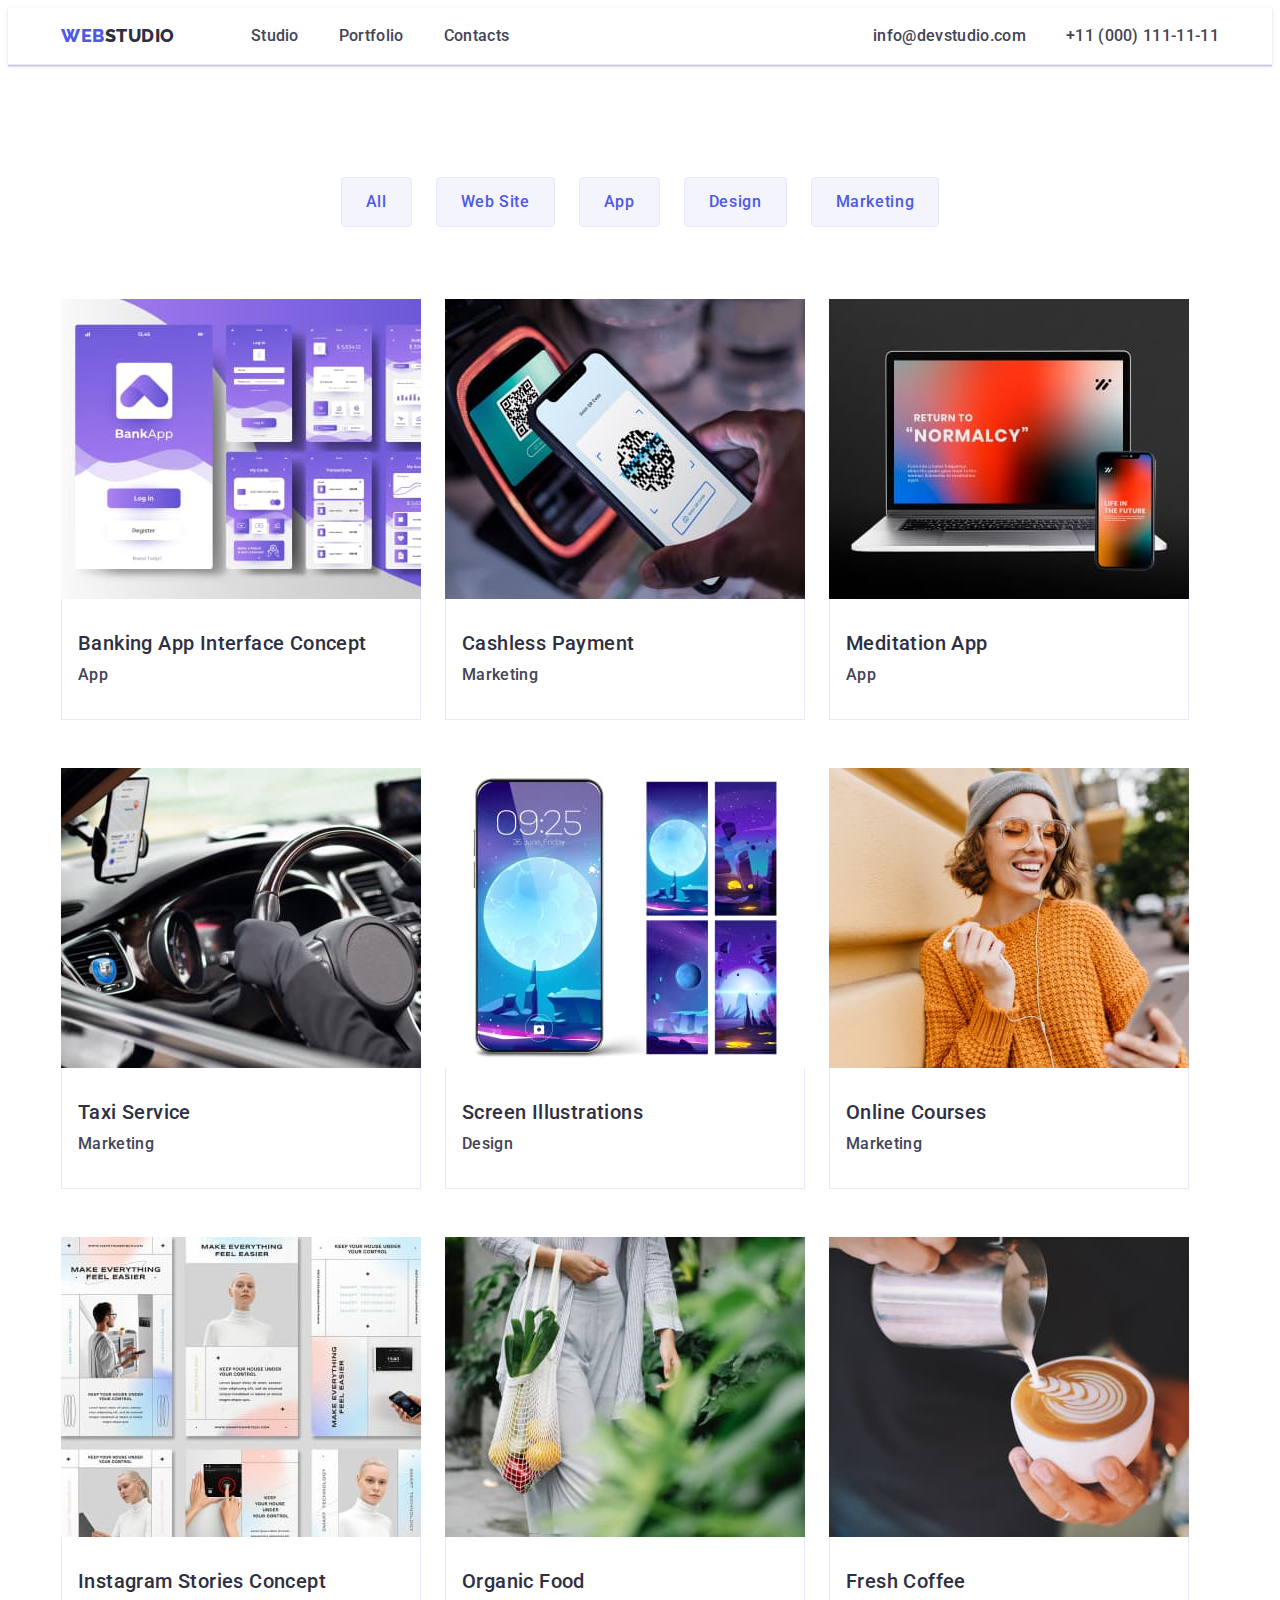
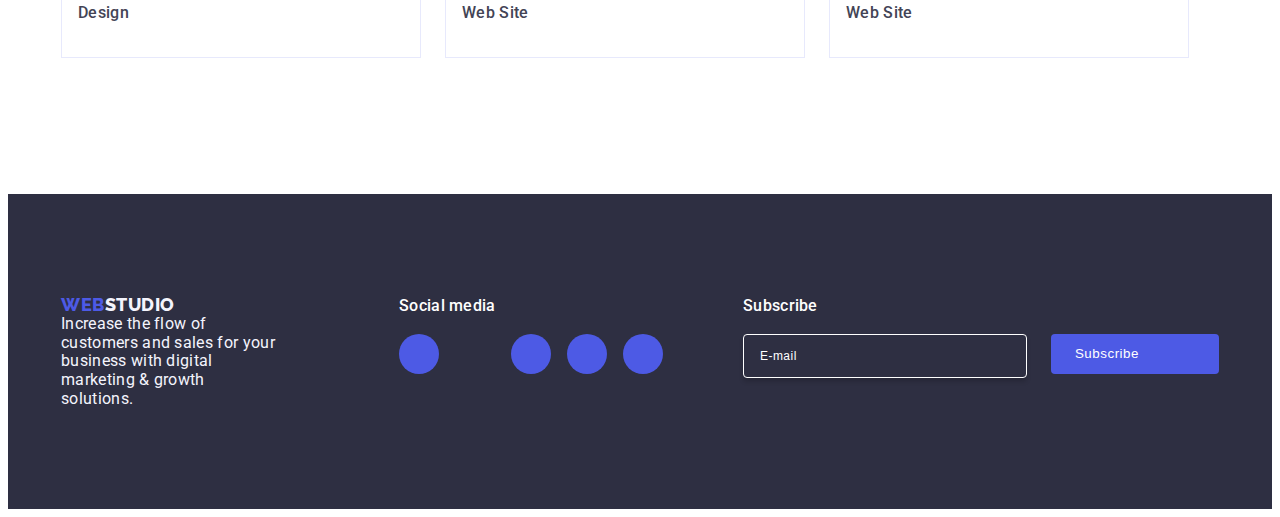
==== commit c3257c1b: "finall" ====
--- a/portfolio.html
+++ b/portfolio.html
@@ -238,11 +238,13 @@
             </a>
           </li>
           <li class="footer-list-svg">
-            <a href="" class="footer-link-svg">
-              <svg width="24" height="24" class="footer-svg">
-                <use href="./images/icons.svg#icon-twitter-1"></use>
-              </svg>
-            </a>
+          <li class="footer-list-svg">
+            <a href="" class="footer-link-svg">
+              <svg width="24" height="24" class="footer-svg">
+                <use href="./images/icons.svg#icon-linkedin-1"></use>
+              </svg>
+            </a>
+          </li>
           </li>
           <li class="footer-list-svg">
             <a href="" class="footer-link-svg">
--- a/css/styles.css
+++ b/css/styles.css
@@ -121,7 +121,7 @@
   text-transform: uppercase;
   margin-right: 76px;
   display: inline-block;
-  /* tema 3 */
+  /* Modificat din tema 3 */
   /* margin-bottom: 16px; */
 }
 
@@ -140,7 +140,7 @@
 .address-list {
   display: flex;
   gap: 40px;
-  /*  in tema 4 */
+  /* adaugat in tema 4 */
   padding-left: 251px;
 }
 
@@ -1280,7 +1280,7 @@
   }
 
   .feature-title {
-    /* max-width: 264px; */
+    /* max width: 264px; */
     font-family: Roboto;
     font-size: 36px;
     font-style: normal;
